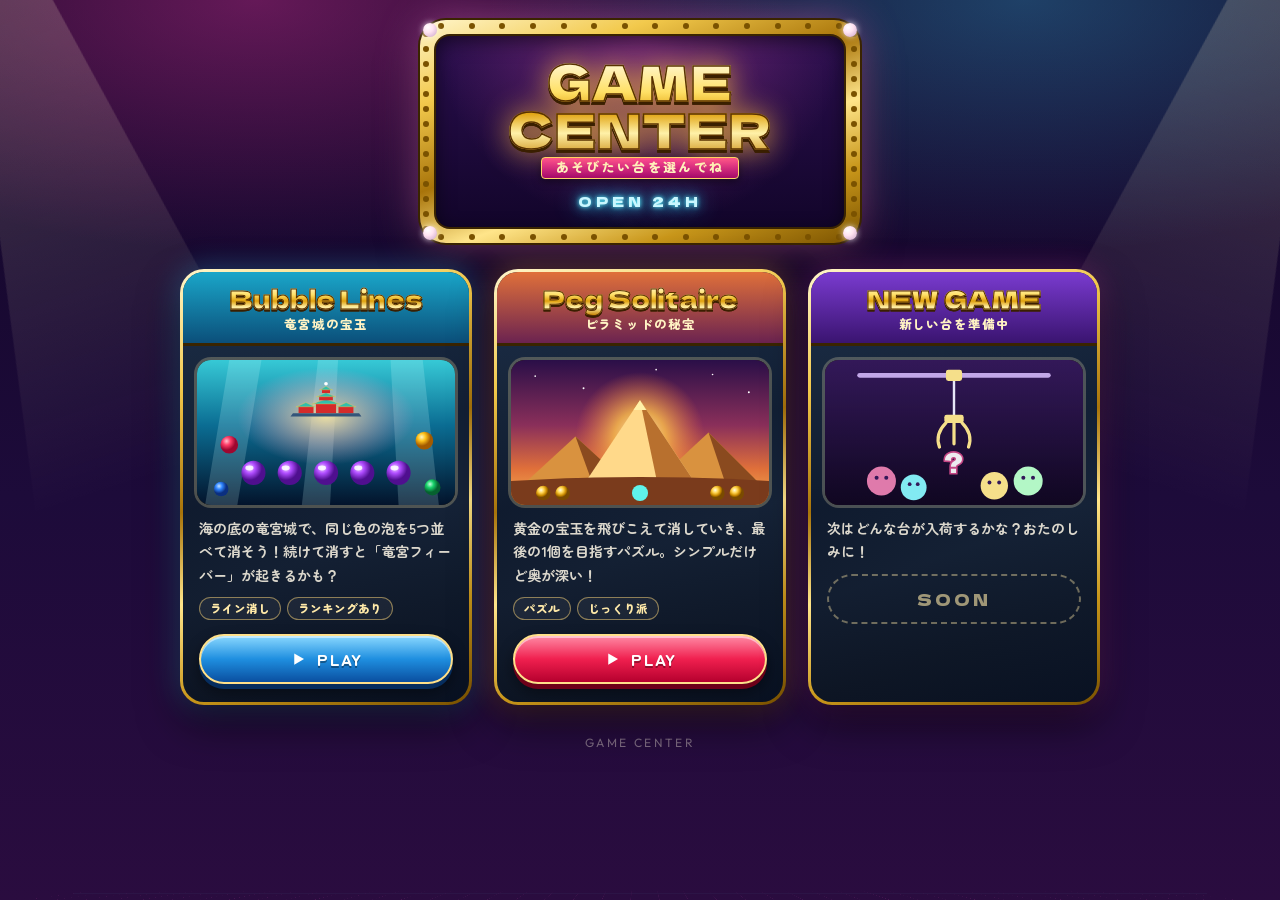
==== index.html @ 2697d88f "ゲームセンター: スマホでは筐体を2列に並べ、1画面でゲームを選べるように - スマホでは看板を1行に縮め、筐体を2列・コンパクト表示に - 説明文とタグはPCのみ、スマホは1行のキャッチコピー - " ====
<!DOCTYPE html>
<html lang="ja">
<head>
  <meta charset="UTF-8">
  <meta name="viewport" content="width=device-width, initial-scale=1.0, viewport-fit=cover">
  <meta name="theme-color" content="#120626">
  <meta name="apple-mobile-web-app-capable" content="yes">
  <meta name="apple-mobile-web-app-status-bar-style" content="black-translucent">
  <title>Game Center</title>
  <link rel="preconnect" href="https://fonts.googleapis.com">
  <link rel="preconnect" href="https://fonts.gstatic.com" crossorigin>
  <link href="https://fonts.googleapis.com/css2?family=Dela+Gothic+One&family=Outfit:wght@600;800&family=Zen+Maru+Gothic:wght@500;700;900&display=swap" rel="stylesheet">
  <link rel="stylesheet" href="arcade.css">
  <style>
    html {
      background: #120626;
    }

    body {
      min-height: 100vh;
      min-height: 100dvh;
      padding: max(20px, env(safe-area-inset-top)) 16px max(28px, env(safe-area-inset-bottom));
      display: flex;
      flex-direction: column;
      align-items: center;
    }

    /* ===== 夜のアーケードホール ===== */
    .hall {
      position: fixed;
      inset: 0;
      z-index: -1;
      overflow: hidden;
      pointer-events: none;
      background:
        radial-gradient(ellipse 60% 40% at 20% 0%, rgba(255, 60, 180, 0.35), transparent 70%),
        radial-gradient(ellipse 60% 40% at 80% 0%, rgba(60, 200, 255, 0.3), transparent 70%),
        linear-gradient(180deg, #120626 0%, #1d0b3a 55%, #2a0c3f 100%);
    }

    /* 天井のスポットライト */
    .spot {
      position: absolute;
      top: -10%;
      width: 40vw;
      max-width: 320px;
      height: 80%;
      background: linear-gradient(180deg, rgba(255, 240, 200, 0.22), transparent 80%);
      clip-path: polygon(42% 0, 58% 0, 100% 100%, 0 100%);
      will-change: opacity;
      animation: spot 6s ease-in-out infinite alternate;
    }

    .spot.s1 { left: -5%; transform: rotate(-18deg); }
    .spot.s2 { right: -5%; transform: rotate(18deg); animation-delay: -3s; }

    @keyframes spot {
      from { opacity: 0.4; }
      to { opacity: 1; }
    }

    /* ネオンの床 */
    .floor {
      position: absolute;
      left: -50%;
      right: -50%;
      bottom: -10%;
      height: 55%;
      background:
        linear-gradient(90deg, rgba(255, 80, 200, 0.5) 1px, transparent 1px) 0 0 / 60px 60px,
        linear-gradient(0deg, rgba(80, 220, 255, 0.45) 1px, transparent 1px) 0 0 / 60px 60px;
      transform: perspective(300px) rotateX(60deg);
      transform-origin: bottom center;
      -webkit-mask: linear-gradient(0deg, #000 30%, transparent 95%);
      mask: linear-gradient(0deg, #000 30%, transparent 95%);
    }

    /* ===== 電飾つき看板 ===== */
    .sign {
      position: relative;
      width: 100%;
      max-width: 440px;
      padding: 14px;
      border-radius: 26px;
      background: var(--gold-metal);
      box-shadow: 0 0 0 2px #3a2400, 0 0 40px rgba(255, 120, 220, 0.45), 0 18px 40px rgba(0, 0, 0, 0.6);
      margin-bottom: 26px;
    }

    .sign-inner {
      position: relative;
      border-radius: 16px;
      padding: 22px 12px 18px;
      background:
        radial-gradient(ellipse at 50% 0%, rgba(255, 90, 200, 0.35), transparent 70%),
        linear-gradient(180deg, #2b0f4f, #12052a);
      box-shadow: inset 0 0 0 2px #3a2400, inset 0 6px 20px rgba(0, 0, 0, 0.6);
      text-align: center;
    }

    .sign .logo-title { font-size: clamp(32px, 11vw, 48px); }

    .sign .logo-sub {
      background: linear-gradient(180deg, #ff3d9a, #a3086a);
    }

    .neon {
      margin-top: 12px;
      font-family: var(--font-display);
      font-size: 0.85rem;
      letter-spacing: 0.3em;
      color: #c9f7ff;
      text-shadow: 0 0 4px #5ff3ff, 0 0 12px #2ad1ff, 0 0 24px #2ad1ff;
      animation: flicker 4s steps(1) infinite;
    }

    @keyframes flicker {
      0%, 92%, 96%, 100% { opacity: 1; }
      94% { opacity: 0.35; }
    }

    /* ===== ゲームの筐体カード ===== */
    .cabinets {
      width: 100%;
      max-width: 920px;
      display: grid;
      grid-template-columns: repeat(auto-fit, minmax(min(100%, 280px), 1fr));
      gap: 22px;
      justify-items: center;
    }

    .cabinet {
      position: relative;
      width: 100%;
      max-width: 440px;
      display: block;
      text-decoration: none;
      color: var(--text);
      border: 3px solid transparent;
      border-radius: 24px;
      background: var(--panel) padding-box, var(--gold-metal) border-box;
      box-shadow: 0 18px 40px rgba(0, 0, 0, 0.55), 0 0 30px var(--glow);
      overflow: hidden;
      transition: transform 0.15s;
    }

    .cabinet:active { transform: scale(0.98); }

    @media (hover: hover) {
      .cabinet:hover { transform: translateY(-4px); }
    }

    .cabinet.bubble { --glow: rgba(60, 200, 255, 0.35); --top: linear-gradient(180deg, #1aa6c9, #0b4f7a); }
    .cabinet.peg { --glow: rgba(255, 160, 60, 0.35); --top: linear-gradient(180deg, #e0703a, #6b2350); }
    .cabinet.soon { --glow: rgba(255, 80, 200, 0.25); --top: linear-gradient(180deg, #7a3bd0, #3a1470); }

    /* 筐体の上の看板 */
    .cab-top {
      position: relative;
      padding: 12px 14px 10px;
      background: var(--top);
      text-align: center;
      border-bottom: 3px solid #3a2400;
    }

    .cab-title {
      font-family: var(--font-display);
      font-size: 1.6rem;
      line-height: 1.1;
      background: var(--gold-text);
      -webkit-background-clip: text;
      background-clip: text;
      color: transparent;
      -webkit-text-stroke: 1px #5a3200;
      filter: drop-shadow(0 2px 0 #3a1f00);
      padding-bottom: 0.12em;
    }

    .cab-sub {
      font-family: var(--font-jp);
      font-weight: 900;
      font-size: 0.78rem;
      letter-spacing: 0.15em;
      color: #fff3c4;
    }

    /* つづきから */
    .badge {
      position: absolute;
      top: 10px;
      right: -34px;
      width: 130px;
      padding: 3px 0;
      transform: rotate(35deg);
      font-family: var(--font-jp);
      font-weight: 900;
      font-size: 0.72rem;
      text-align: center;
      color: #4a2600;
      background: linear-gradient(180deg, #fff1a8, #f2b705);
      box-shadow: 0 2px 6px rgba(0, 0, 0, 0.4);
      display: none;
    }

    .cabinet.has-save .badge { display: block; }

    /* 画面（世界観のミニ絵） */
    .cab-screen {
      margin: 14px 14px 0;
      border-radius: 14px;
      overflow: hidden;
      aspect-ratio: 16 / 9;
      box-shadow: inset 0 0 0 2px #3a2400, 0 0 0 3px rgba(255, 233, 168, 0.25);
    }

    .cab-screen svg {
      display: block;
      width: 100%;
      height: 100%;
    }

    .cab-body {
      padding: 12px 16px 18px;
    }

    .cab-desc {
      font-family: var(--font-jp);
      font-weight: 700;
      font-size: 0.88rem;
      line-height: 1.65;
      color: rgba(255, 248, 231, 0.85);
      margin-bottom: 10px;
    }

    .tags {
      display: flex;
      gap: 6px;
      flex-wrap: wrap;
      margin-bottom: 14px;
    }

    .tag {
      padding: 2px 10px 3px;
      border-radius: 999px;
      font-family: var(--font-jp);
      font-weight: 900;
      font-size: 0.72rem;
      color: var(--gold-light);
      border: 1px solid rgba(255, 215, 120, 0.5);
      background: rgba(255, 255, 255, 0.05);
    }

    .cab-play {
      display: flex;
      align-items: center;
      justify-content: center;
      gap: 10px;
      width: 100%;
    }

    .cab-play svg { width: 18px; height: 18px; }

    .soon .cab-screen { filter: saturate(0.7); }

    .soon-label {
      display: block;
      height: 50px;
      line-height: 46px;
      text-align: center;
      border-radius: 999px;
      border: 2px dashed rgba(255, 233, 168, 0.4);
      font-family: var(--font-display);
      letter-spacing: 0.2em;
      color: rgba(255, 233, 168, 0.6);
    }

    .footer {
      margin-top: 30px;
      font-size: 0.75rem;
      letter-spacing: 0.2em;
      color: rgba(255, 248, 231, 0.4);
    }

    .cab-catch { display: none; }

    /* ===== スマホ：筐体を2列にして、1画面でゲームを見比べられるように ===== */
    @media (max-width: 699px) {
      body { padding-top: max(12px, env(safe-area-inset-top)); }

      .sign {
        padding: 9px;
        border-radius: 20px;
        margin-bottom: 14px;
      }

      .sign-inner {
        padding: 12px 8px 10px;
        border-radius: 12px;
      }

      .sign .logo-title { font-size: clamp(24px, 8vw, 36px); }
      .sign .logo-sub { font-size: 0.72rem; margin-top: 4px; }
      .neon { display: none; }

      .cabinets {
        grid-template-columns: repeat(2, 1fr);
        gap: 12px;
      }

      .cabinet { border-radius: 18px; border-width: 2px; }

      .cab-top { padding: 8px 6px 6px; border-bottom-width: 2px; }

      .cab-title {
        font-size: clamp(17px, 5.4vw, 24px);
        line-height: 1;
        /* 2行で表示して、どの台も同じ高さにそろえる */
        min-height: 2.14em;
        display: flex;
        align-items: center;
        justify-content: center;
      }

      .cab-sub { font-size: 0.66rem; letter-spacing: 0.08em; }

      .badge {
        top: 6px;
        right: -40px;
        width: 120px;
        font-size: 0.6rem;
      }

      .cab-screen {
        margin: 8px 8px 0;
        border-radius: 10px;
        aspect-ratio: 4 / 3;
      }

      .cab-body { padding: 8px 8px 12px; }
      .cab-desc, .tags { display: none; }

      .cab-catch {
        display: block;
        font-family: var(--font-jp);
        font-weight: 900;
        font-size: 0.74rem;
        line-height: 1.4;
        text-align: center;
        color: rgba(255, 248, 231, 0.85);
        margin-bottom: 8px;
        white-space: nowrap;
        overflow: hidden;
        text-overflow: ellipsis;
      }

      .cab-play {
        height: 40px;
        font-size: 0.9rem;
        gap: 6px;
      }

      .cab-play svg { width: 14px; height: 14px; }

      .soon-label {
        height: 40px;
        line-height: 36px;
        font-size: 0.85rem;
      }

      .footer { margin-top: 20px; }
    }

    @media (prefers-reduced-motion: reduce) {
      .spot, .neon { animation: none; }
    }
  </style>
</head>
<body>
  <div class="hall" aria-hidden="true">
    <div class="spot s1"></div>
    <div class="spot s2"></div>
    <div class="floor"></div>
  </div>

  <header class="sign">
    <div class="lights" id="signLights"></div>
    <span class="corner-pearl"></span>
    <span class="corner-pearl"></span>
    <span class="corner-pearl"></span>
    <span class="corner-pearl"></span>
    <div class="sign-inner">
      <div class="logo">
        <div class="logo-title">GAME CENTER</div>
        <div class="logo-sub">あそびたい台を選んでね</div>
      </div>
      <div class="neon">OPEN 24H</div>
    </div>
  </header>

  <main class="cabinets">
    <a href="bubble-lines.html" class="cabinet bubble" data-save="bubbleLinesSave">
      <div class="cab-top">
        <div class="cab-title">Bubble Lines</div>
        <div class="cab-sub">竜宮城の宝玉</div>
        <span class="badge">つづきから</span>
      </div>
      <div class="cab-screen">
        <svg viewBox="0 0 320 180" preserveAspectRatio="xMidYMid slice" aria-hidden="true">
          <defs>
            <linearGradient id="seaBg" x1="0" y1="0" x2="0" y2="1">
              <stop offset="0" stop-color="#36c9d6"/>
              <stop offset="0.45" stop-color="#0b6d93"/>
              <stop offset="1" stop-color="#03132b"/>
            </linearGradient>
            <radialGradient id="bRed" cx="0.35" cy="0.3"><stop offset="0" stop-color="#ffc2cf"/><stop offset="0.45" stop-color="#ff3d68"/><stop offset="1" stop-color="#9e0730"/></radialGradient>
            <radialGradient id="bBlue" cx="0.35" cy="0.3"><stop offset="0" stop-color="#c4e3ff"/><stop offset="0.45" stop-color="#2f86ff"/><stop offset="1" stop-color="#0b2f80"/></radialGradient>
            <radialGradient id="bGreen" cx="0.35" cy="0.3"><stop offset="0" stop-color="#c6ffe0"/><stop offset="0.45" stop-color="#19d36b"/><stop offset="1" stop-color="#06612f"/></radialGradient>
            <radialGradient id="bYellow" cx="0.35" cy="0.3"><stop offset="0" stop-color="#fff6c2"/><stop offset="0.45" stop-color="#ffc21a"/><stop offset="1" stop-color="#a35a00"/></radialGradient>
            <radialGradient id="bPurple" cx="0.35" cy="0.3"><stop offset="0" stop-color="#f0d4ff"/><stop offset="0.45" stop-color="#b04dff"/><stop offset="1" stop-color="#4f0f8f"/></radialGradient>
            <radialGradient id="pGlowS"><stop offset="0" stop-color="#ffe7a0" stop-opacity="0.9"/><stop offset="1" stop-color="#ff9ec8" stop-opacity="0"/></radialGradient>
          </defs>
          <rect width="320" height="180" fill="url(#seaBg)"/>
          <g fill="rgba(210,255,255,0.18)">
            <path d="M40 0 L80 0 L50 180 L10 180 Z"/><path d="M150 0 L175 0 L165 180 L130 180 Z"/><path d="M240 0 L280 0 L300 180 L250 180 Z"/>
          </g>
          <ellipse cx="160" cy="70" rx="110" ry="60" fill="url(#pGlowS)"/>
          <!-- 竜宮城 -->
          <g transform="translate(110 22) scale(0.25)">
            <rect x="64" y="142" width="74" height="34" fill="#d42b2b"/>
            <rect x="262" y="142" width="74" height="34" fill="#d42b2b"/>
            <path d="M52 144 Q64 142 72 136 L100 123 L128 136 Q136 142 148 144 Z" fill="#2fbfae" stroke="#f5c542" stroke-width="2"/>
            <path d="M252 144 Q264 142 272 136 L300 123 L328 136 Q336 142 348 144 Z" fill="#2fbfae" stroke="#f5c542" stroke-width="2"/>
            <rect x="150" y="126" width="100" height="50" fill="#d42b2b"/>
            <path d="M132 130 Q148 128 158 120 L200 107 L242 120 Q252 128 268 130 Z" fill="#2fbfae" stroke="#f5c542" stroke-width="2"/>
            <rect x="166" y="90" width="68" height="22" fill="#d42b2b"/>
            <path d="M152 94 Q166 92 174 86 L200 74 L226 86 Q234 92 248 94 Z" fill="#2fbfae" stroke="#f5c542" stroke-width="2"/>
            <rect x="180" y="58" width="40" height="18" fill="#d42b2b"/>
            <path d="M168 60 Q178 58 184 52 L200 42 L216 52 Q222 58 232 60 Z" fill="#2fbfae" stroke="#f5c542" stroke-width="2"/>
            <circle cx="200" cy="30" r="9" fill="#fff"/>
            <path d="M36 176 L364 176 L376 192 L24 192 Z" fill="#33557a"/>
          </g>
          <!-- 5つ並んで消える泡 -->
          <g>
            <circle cx="70" cy="140" r="15" fill="url(#bPurple)"/>
            <circle cx="115" cy="140" r="15" fill="url(#bPurple)"/>
            <circle cx="160" cy="140" r="15" fill="url(#bPurple)"/>
            <circle cx="205" cy="140" r="15" fill="url(#bPurple)"/>
            <circle cx="250" cy="140" r="15" fill="url(#bPurple)"/>
            <circle cx="40" cy="105" r="11" fill="url(#bRed)"/>
            <circle cx="282" cy="100" r="11" fill="url(#bYellow)"/>
            <circle cx="30" cy="160" r="9" fill="url(#bBlue)"/>
            <circle cx="292" cy="158" r="10" fill="url(#bGreen)"/>
          </g>
          <g fill="rgba(255,255,255,0.85)">
            <ellipse cx="65" cy="134" rx="5" ry="3"/><ellipse cx="110" cy="134" rx="5" ry="3"/><ellipse cx="155" cy="134" rx="5" ry="3"/><ellipse cx="200" cy="134" rx="5" ry="3"/><ellipse cx="245" cy="134" rx="5" ry="3"/>
          </g>
        </svg>
      </div>
      <div class="cab-body">
        <p class="cab-catch">泡を5つ並べて消そう</p>
        <p class="cab-desc">海の底の竜宮城で、同じ色の泡を5つ並べて消そう！続けて消すと「竜宮フィーバー」が起きるかも？</p>
        <div class="tags"><span class="tag">ライン消し</span><span class="tag">ランキングあり</span></div>
        <span class="slot-btn blue cab-play">
          <svg viewBox="0 0 24 24" fill="currentColor"><path d="M7 4.5v15l13-7.5z"/></svg>
          PLAY
        </span>
      </div>
    </a>

    <a href="peg-solitaire.html" class="cabinet peg" data-save="pegSolitaireSave">
      <div class="cab-top">
        <div class="cab-title">Peg Solitaire</div>
        <div class="cab-sub">ピラミッドの秘宝</div>
        <span class="badge">つづきから</span>
      </div>
      <div class="cab-screen">
        <svg viewBox="0 0 320 180" preserveAspectRatio="xMidYMid slice" aria-hidden="true">
          <defs>
            <linearGradient id="duskBg" x1="0" y1="0" x2="0" y2="1">
              <stop offset="0" stop-color="#2a0f48"/>
              <stop offset="0.45" stop-color="#8a2f5a"/>
              <stop offset="0.75" stop-color="#e0703a"/>
              <stop offset="1" stop-color="#f6b453"/>
            </linearGradient>
            <radialGradient id="sunS"><stop offset="0" stop-color="#fff3c4"/><stop offset="0.4" stop-color="#ffc24a" stop-opacity="0.8"/><stop offset="1" stop-color="#ff7a3a" stop-opacity="0"/></radialGradient>
            <radialGradient id="gold" cx="0.35" cy="0.3"><stop offset="0" stop-color="#fffbe0"/><stop offset="0.4" stop-color="#ffd34d"/><stop offset="0.75" stop-color="#c98a00"/><stop offset="1" stop-color="#7a4a00"/></radialGradient>
          </defs>
          <rect width="320" height="180" fill="url(#duskBg)"/>
          <g fill="#fff"><circle cx="30" cy="20" r="1"/><circle cx="90" cy="35" r="1.2"/><circle cx="250" cy="18" r="1"/><circle cx="295" cy="40" r="1.2"/><circle cx="180" cy="12" r="1"/></g>
          <circle cx="160" cy="95" r="80" fill="url(#sunS)"/>
          <path d="M20 150 L80 95 L140 150 Z" fill="#d9923f"/><path d="M80 95 L140 150 L100 150 Z" fill="#8a4a1f"/>
          <path d="M180 150 L245 90 L305 150 Z" fill="#d9923f"/><path d="M245 90 L305 150 L265 150 Z" fill="#8a4a1f"/>
          <path d="M90 155 L160 50 L230 155 Z" fill="#ffd98a"/><path d="M160 50 L230 155 L182 155 Z" fill="#b8702e"/>
          <path d="M152 62 L160 50 L168 62 Z" fill="#fff1a8"/>
          <path d="M0 150 Q160 140 320 150 L320 180 L0 180 Z" fill="#7a3b1c"/>
          <!-- 宝玉 -->
          <g>
            <circle cx="40" cy="165" r="9" fill="url(#gold)"/><circle cx="64" cy="165" r="9" fill="url(#gold)"/>
            <circle cx="256" cy="165" r="9" fill="url(#gold)"/><circle cx="280" cy="165" r="9" fill="url(#gold)"/>
            <circle cx="160" cy="165" r="10" fill="#5ff3ea"/>
          </g>
        </svg>
      </div>
      <div class="cab-body">
        <p class="cab-catch">飛びこえて最後の1個へ</p>
        <p class="cab-desc">黄金の宝玉を飛びこえて消していき、最後の1個を目指すパズル。シンプルだけど奥が深い！</p>
        <div class="tags"><span class="tag">パズル</span><span class="tag">じっくり派</span></div>
        <span class="slot-btn red cab-play">
          <svg viewBox="0 0 24 24" fill="currentColor"><path d="M7 4.5v15l13-7.5z"/></svg>
          PLAY
        </span>
      </div>
    </a>

    <div class="cabinet soon" aria-label="準備中の新しいゲーム">
      <div class="cab-top">
        <div class="cab-title">NEW GAME</div>
        <div class="cab-sub">新しい台を準備中</div>
      </div>
      <div class="cab-screen">
        <svg viewBox="0 0 320 180" preserveAspectRatio="xMidYMid slice" aria-hidden="true">
          <defs>
            <linearGradient id="craneBg" x1="0" y1="0" x2="0" y2="1">
              <stop offset="0" stop-color="#3a1470"/>
              <stop offset="1" stop-color="#12052a"/>
            </linearGradient>
          </defs>
          <rect width="320" height="180" fill="url(#craneBg)"/>
          <!-- クレーン -->
          <rect x="40" y="16" width="240" height="6" rx="3" fill="#c9a3ff"/>
          <rect x="150" y="12" width="20" height="14" rx="3" fill="#ffe066"/>
          <path d="M160 26 L160 70" stroke="#e6e6ff" stroke-width="3"/>
          <rect x="148" y="68" width="24" height="10" rx="3" fill="#ffe066"/>
          <path d="M150 78 Q136 92 142 108 M170 78 Q184 92 178 108 M160 78 L160 104" stroke="#ffe066" stroke-width="4" fill="none" stroke-linecap="round"/>
          <!-- 景品 -->
          <g>
            <circle cx="70" cy="150" r="18" fill="#ff6fb5"/><circle cx="64" cy="146" r="2.5" fill="#3a1470"/><circle cx="76" cy="146" r="2.5" fill="#3a1470"/>
            <circle cx="110" cy="158" r="16" fill="#5ff3ff"/><circle cx="105" cy="154" r="2.3" fill="#3a1470"/><circle cx="115" cy="154" r="2.3" fill="#3a1470"/>
            <circle cx="210" cy="156" r="17" fill="#ffe066"/><circle cx="204" cy="152" r="2.4" fill="#3a1470"/><circle cx="216" cy="152" r="2.4" fill="#3a1470"/>
            <circle cx="252" cy="150" r="18" fill="#9dffb8"/><circle cx="246" cy="146" r="2.5" fill="#3a1470"/><circle cx="258" cy="146" r="2.5" fill="#3a1470"/>
          </g>
          <text x="160" y="140" text-anchor="middle" font-family="Dela Gothic One, sans-serif" font-size="30" fill="#fff" opacity="0.92" style="paint-order: stroke" stroke="#ff3d9a" stroke-width="4">?</text>
        </svg>
      </div>
      <div class="cab-body">
        <p class="cab-catch">おたのしみに！</p>
        <p class="cab-desc">次はどんな台が入荷するかな？おたのしみに！</p>
        <span class="soon-label">SOON</span>
      </div>
    </div>
  </main>

  <p class="footer">GAME CENTER</p>

  <script src="arcade.js"></script>
  <script>
    Arcade.buildLights(document.getElementById('signLights'), 14);

    // 途中のセーブがあるゲームに「つづきから」を出す
    document.querySelectorAll('.cabinet[data-save]').forEach((el) => {
      try {
        if (localStorage.getItem(el.dataset.save)) el.classList.add('has-save');
      } catch (e) {}
    });
  </script>
</body>
</html>
---- arcade.css ----
/*
 * ゲームセンター共通デザイン
 * 金の枠・電飾・立体ボタン・金ロゴ・中央モーダルなど、全画面で使う部品。
 * 各ゲームの世界観（背景や盤面の中身）は各ページ側に書く。
 *
 * 文字の使い分け:
 *   --font-display（Dela Gothic One）… 大きい見出し・英字・カタカナ向け。小さい漢字は潰れるので使わない
 *   --font-jp（Zen Maru Gothic 900）… 漢字を含む小さめの見出し・ボタン
 */

:root {
  --text: #fff8e7;
  --text-dim: rgba(255, 248, 231, 0.65);
  --gold-light: #ffe9a8;
  --gold: #f5c542;
  --gold-dark: #6b4500;
  --gold-metal: linear-gradient(160deg, #fff6cc 0%, #f2c94c 22%, #a8740a 45%, #ffe58a 62%, #c8961a 80%, #7a5200 100%);
  --gold-text: linear-gradient(180deg, #fffbe6 0%, #ffe066 35%, #e0a10e 55%, #fff1a8 75%, #c8860a 100%);
  --panel: linear-gradient(180deg, rgba(8, 30, 66, 0.92), rgba(3, 14, 36, 0.95));
  --danger: #ff3b5c;
  --gutter: 10px;
  --font-display: 'Dela Gothic One', sans-serif;
  --font-jp: 'Zen Maru Gothic', 'Hiragino Maru Gothic ProN', sans-serif;
}

* {
  margin: 0;
  padding: 0;
  box-sizing: border-box;
  -webkit-tap-highlight-color: transparent;
}

body {
  font-family: 'Outfit', var(--font-jp);
  color: var(--text);
  touch-action: manipulation;
  user-select: none;
  -webkit-user-select: none;
}

/* ===== 金ロゴ ===== */
.logo {
  position: relative;
  text-align: center;
  line-height: 1;
}

.logo-title {
  font-family: var(--font-display);
  font-size: clamp(30px, 10vw, 44px);
  letter-spacing: 0.02em;
  background: var(--gold-text);
  -webkit-background-clip: text;
  background-clip: text;
  color: transparent;
  -webkit-text-stroke: 1.5px #5a3200;
  filter: drop-shadow(0 3px 0 #3a1f00) drop-shadow(0 0 14px rgba(255, 190, 60, 0.7));
  /* g や p の下にはみ出す部分にも金色を塗る */
  padding-bottom: 0.14em;
  margin-bottom: -0.14em;
}

.logo-sub {
  display: inline-block;
  margin-top: 5px;
  padding: 3px 14px 4px;
  font-family: var(--font-jp);
  font-weight: 900;
  font-size: 0.8rem;
  letter-spacing: 0.18em;
  color: #fff3c4;
  background: linear-gradient(180deg, #e8243c, #9b0b22);
  border: 1px solid #ffd76b;
  border-radius: 4px;
  box-shadow: 0 2px 8px rgba(0, 0, 0, 0.5);
}

/* ===== 丸いアイコンボタン ===== */
.icon-btn {
  position: absolute;
  top: 0;
  width: 42px;
  height: 42px;
  border-radius: 50%;
  border: 2px solid rgba(255, 215, 120, 0.8);
  background: rgba(3, 20, 48, 0.75);
  color: var(--gold-light);
  display: grid;
  place-items: center;
  cursor: pointer;
  box-shadow: 0 0 12px rgba(255, 200, 80, 0.3);
  z-index: 2;
}

.icon-btn:active { transform: scale(0.9); }
.icon-btn svg { width: 20px; height: 20px; }

.label {
  font-size: 0.62rem;
  font-weight: 800;
  letter-spacing: 0.16em;
  color: var(--gold);
}

/* ===== 金枠＋電飾（盤面） ===== */
.frame {
  position: relative;
  flex-shrink: 0;
  width: var(--frame);
  height: var(--frame);
  padding: 12px;
  border-radius: 24px;
  background: var(--gold-metal);
  box-shadow:
    0 0 0 2px #3a2400,
    0 0 28px rgba(255, 190, 60, 0.45),
    0 18px 40px rgba(0, 0, 0, 0.6);
  transition: box-shadow 0.4s;
}

.lights {
  position: absolute;
  inset: 0;
  pointer-events: none;
}

/* 電飾は「光った状態」を重ねて明るさだけ切り替える（影の描き直しをしないので軽い） */
.led {
  position: absolute;
  width: 6px;
  height: 6px;
  border-radius: 50%;
  transform: translate(-50%, -50%);
  background: #7a5200;
}

.led::after {
  content: '';
  position: absolute;
  inset: 0;
  border-radius: 50%;
  background: #fff;
  box-shadow: 0 0 4px 1px var(--led), 0 0 10px 3px var(--led);
  opacity: 0;
  will-change: opacity;
  animation: chase 1.6s linear infinite;
  animation-delay: var(--d);
}

@keyframes chase {
  0%, 35% { opacity: 1; }
  36%, 100% { opacity: 0; }
}

.frame.fever {
  box-shadow:
    0 0 0 2px #3a2400,
    0 0 50px rgba(255, 110, 200, 0.9),
    0 0 90px rgba(255, 220, 80, 0.6);
}

.frame.fever .led::after { animation-duration: 0.35s; }

.frame.danger {
  box-shadow:
    0 0 0 2px #3a0000,
    0 0 30px rgba(255, 40, 70, 0.7),
    0 18px 40px rgba(0, 0, 0, 0.6);
}

.frame.danger .led { background: #5a0010; }

.frame.danger .led::after {
  --led: #ff2a4a;
  background: #ff8a9b;
  animation: dangerBlink 0.7s steps(2) infinite;
}

@keyframes dangerBlink {
  0% { opacity: 1; }
  100% { opacity: 0; }
}

.corner-pearl {
  position: absolute;
  width: 14px;
  height: 14px;
  border-radius: 50%;
  background: radial-gradient(circle at 35% 30%, #fff 0%, #ffe3f1 40%, #c9a3c9 100%);
  box-shadow: 0 0 6px rgba(255, 255, 255, 0.8);
}

.corner-pearl:nth-of-type(1) { top: 3px; left: 3px; }
.corner-pearl:nth-of-type(2) { top: 3px; right: 3px; }
.corner-pearl:nth-of-type(3) { bottom: 3px; left: 3px; }
.corner-pearl:nth-of-type(4) { bottom: 3px; right: 3px; }

/* 枠の上中央の飾り */
.crest {
  position: absolute;
  top: -17px;
  left: 50%;
  width: 52px;
  transform: translateX(-50%);
  filter: drop-shadow(0 2px 3px rgba(0, 0, 0, 0.5));
  pointer-events: none;
  z-index: 3;
}

/* ===== 演出（カットイン・フラッシュ・降ってくる玉） ===== */
.score-pop {
  position: fixed;
  z-index: 1003;
  pointer-events: none;
  font-family: var(--font-display);
  font-size: 1.5rem;
  color: #fff3c4;
  -webkit-text-stroke: 1px #6b3a00;
  text-shadow: 0 0 12px rgba(255, 200, 60, 0.9);
  transform: translate(-50%, -50%);
  animation: scorePop 1s ease-out forwards;
}

@keyframes scorePop {
  0% { opacity: 0; transform: translate(-50%, -30%) scale(0.5); }
  20% { opacity: 1; transform: translate(-50%, -50%) scale(1.2); }
  100% { opacity: 0; transform: translate(-50%, -170%) scale(1); }
}

.fx-banner {
  position: fixed;
  z-index: 1002;
  pointer-events: none;
  transform: translate(-50%, -50%);
  display: flex;
  flex-direction: column;
  align-items: center;
}

.burst {
  position: absolute;
  top: 50%;
  left: 50%;
  width: 340px;
  height: 340px;
  margin: -170px 0 0 -170px;
  border-radius: 50%;
  background: repeating-conic-gradient(rgba(255, 230, 130, 0.55) 0deg 8deg, transparent 8deg 20deg);
  -webkit-mask: radial-gradient(circle, #000 15%, transparent 68%);
  mask: radial-gradient(circle, #000 15%, transparent 68%);
  animation: burst 1.2s ease-out forwards;
}

@keyframes burst {
  0% { transform: scale(0.2) rotate(0deg); opacity: 0; }
  20% { opacity: 1; }
  100% { transform: scale(1.3) rotate(60deg); opacity: 0; }
}

.fx-text {
  position: relative;
  font-family: var(--font-display);
  font-size: 3rem;
  white-space: nowrap;
  background: linear-gradient(180deg, #fffbe6 0%, #ffe066 40%, #e0a10e 60%, #fff1a8 100%);
  -webkit-background-clip: text;
  background-clip: text;
  color: transparent;
  -webkit-text-stroke: 2px #5a2a00;
  filter: drop-shadow(0 4px 0 #3a1500) drop-shadow(0 0 16px rgba(255, 180, 40, 0.9));
  animation: cutIn 1.2s cubic-bezier(.2,1.4,.4,1) forwards;
}

.fx-sub {
  position: relative;
  margin-top: 6px;
  padding: 2px 14px 3px;
  font-family: var(--font-jp);
  font-weight: 900;
  font-size: 1.15rem;
  color: #fff;
  background: linear-gradient(180deg, #ff4d7a, #c0063a);
  border: 2px solid #ffe066;
  border-radius: 6px;
  animation: cutIn 1.2s cubic-bezier(.2,1.4,.4,1) 0.08s backwards, fadeOut 1.2s forwards;
}

@keyframes cutIn {
  0% { transform: scale(2.6); opacity: 0; }
  18% { transform: scale(1); opacity: 1; }
  75% { transform: scale(1); opacity: 1; }
  100% { transform: scale(1.1); opacity: 0; }
}

@keyframes fadeOut {
  75% { opacity: 1; }
  100% { opacity: 0; }
}

.fx-banner.fever .fx-text {
  font-size: 2.3rem;
  background: linear-gradient(90deg, #ff6fb5, #ffe066, #5ff3ff, #b47bff, #ff6fb5);
  background-size: 200% 100%;
  -webkit-background-clip: text;
  background-clip: text;
  animation: cutIn 2s cubic-bezier(.2,1.4,.4,1) forwards, rainbow 0.6s linear infinite;
}

.fx-banner.fever .burst {
  width: 520px;
  height: 520px;
  margin: -260px 0 0 -260px;
  background: repeating-conic-gradient(rgba(255, 120, 200, 0.6) 0deg 6deg, rgba(255, 240, 140, 0.6) 6deg 12deg, transparent 12deg 20deg);
  animation-duration: 2s;
}

@keyframes rainbow {
  to { background-position: 200% 0; }
}

.flash {
  position: fixed;
  inset: 0;
  z-index: 1001;
  pointer-events: none;
  background: radial-gradient(circle, rgba(255, 255, 255, 0.9), rgba(255, 200, 240, 0.4) 60%, transparent);
  animation: flash 0.6s ease-out forwards;
}

@keyframes flash {
  from { opacity: 1; }
  to { opacity: 0; }
}

.pearl {
  position: fixed;
  top: -20px;
  z-index: 1001;
  pointer-events: none;
  border-radius: 50%;
  background: radial-gradient(circle at 35% 30%, #fff 0%, #ffe9f4 40%, #d6a8d0 100%);
  box-shadow: 0 0 8px rgba(255, 255, 255, 0.9);
  animation: pearlFall linear forwards;
}

.pearl.gold {
  background: radial-gradient(circle at 35% 30%, #fffbe0 0%, #ffd34d 45%, #a86a00 100%);
  box-shadow: 0 0 8px rgba(255, 200, 60, 0.9);
}

@keyframes pearlFall {
  to { transform: translateY(110vh) rotate(360deg); }
}

/* ===== ボタン ===== */
button {
  font-family: inherit;
  cursor: pointer;
}

/* スロット台風の立体ボタン */
.slot-btn {
  height: 50px;
  border-radius: 999px;
  border: 2px solid #ffe08a;
  font-family: var(--font-jp);
  font-weight: 900;
  font-size: 1.05rem;
  letter-spacing: 0.08em;
  color: #fff;
  text-shadow: 0 2px 0 rgba(0, 0, 0, 0.35);
  transition: transform 0.06s, box-shadow 0.06s;
}

.slot-btn.red {
  background: linear-gradient(180deg, #ff8aa5 0%, #f0204f 50%, #b5002e 100%);
  box-shadow: 0 5px 0 #6e0019, 0 8px 16px rgba(0, 0, 0, 0.45), inset 0 2px 0 rgba(255, 255, 255, 0.5);
}

.slot-btn.blue {
  background: linear-gradient(180deg, #8ad8ff 0%, #1f8fe0 50%, #0a4fa0 100%);
  box-shadow: 0 5px 0 #062d5e, 0 8px 16px rgba(0, 0, 0, 0.45), inset 0 2px 0 rgba(255, 255, 255, 0.5);
}

.slot-btn.green {
  background: linear-gradient(180deg, #9dffb8 0%, #1fbf5a 50%, #0a7a34 100%);
  box-shadow: 0 5px 0 #054a1f, 0 8px 16px rgba(0, 0, 0, 0.45), inset 0 2px 0 rgba(255, 255, 255, 0.5);
}

.slot-btn:active {
  transform: translateY(4px);
  box-shadow: 0 1px 0 rgba(0, 0, 0, 0.5), inset 0 2px 0 rgba(255, 255, 255, 0.4);
}

.slot-btn:disabled {
  filter: grayscale(0.8) brightness(0.7);
  cursor: not-allowed;
}

.primary-btn {
  display: block;
  width: 100%;
  height: 52px;
  border: 2px solid #ffe08a;
  border-radius: 999px;
  background: linear-gradient(180deg, #ffe58a 0%, #f2b705 50%, #c07800 100%);
  color: #4a2600;
  font-family: var(--font-jp);
  font-weight: 900;
  font-size: 1.1rem;
  box-shadow: 0 5px 0 #6b3a00, 0 8px 16px rgba(0, 0, 0, 0.4), inset 0 2px 0 rgba(255, 255, 255, 0.6);
}

.primary-btn:active {
  transform: translateY(4px);
  box-shadow: 0 1px 0 #6b3a00;
}

.cancel-btn {
  height: 48px;
  border-radius: 999px;
  border: 2px solid rgba(255, 233, 168, 0.5);
  background: rgba(255, 255, 255, 0.06);
  color: var(--text);
  font-family: var(--font-jp);
  font-weight: 900;
  font-size: 1rem;
}

.cancel-btn:active { transform: scale(0.97); }

/* ===== モーダル（すべて画面中央のカード） ===== */
.modal-overlay {
  position: fixed;
  inset: 0;
  background: rgba(2, 10, 26, 0.65);
  backdrop-filter: blur(4px);
  -webkit-backdrop-filter: blur(4px);
  display: none;
  justify-content: center;
  align-items: center;
  padding: 16px;
  z-index: 200;
}

.modal-overlay.show {
  display: flex;
  animation: fadeIn 0.25s ease;
}

@keyframes fadeIn {
  from { opacity: 0; }
  to { opacity: 1; }
}

.modal,
.confirm,
.message {
  color: var(--text);
  border: 2px solid transparent;
  border-radius: 24px;
  background: var(--panel) padding-box, var(--gold-metal) border-box;
  box-shadow: 0 20px 50px rgba(0, 0, 0, 0.6), 0 0 30px rgba(255, 190, 60, 0.25);
}

@keyframes confirmIn {
  from { transform: scale(0.85); opacity: 0; }
  to { transform: scale(1); opacity: 1; }
}

.modal {
  width: 100%;
  max-width: 380px;
  max-height: 85vh;
  max-height: 85dvh;
  display: flex;
  flex-direction: column;
  padding: 24px 20px 20px;
  animation: confirmIn 0.3s cubic-bezier(.2,.9,.3,1.3);
}

.modal h2,
.confirm h2 {
  font-family: var(--font-jp);
  font-weight: 900;
  font-size: 1.4rem;
  text-align: center;
  color: var(--gold-light);
  margin-bottom: 16px;
}

/* 中身だけスクロールさせ、閉じるボタンは常に見せる */
.modal-body {
  min-height: 0;
  overflow-y: auto;
  margin-bottom: 20px;
}

.modal .primary-btn { flex-shrink: 0; }

.rules {
  list-style: none;
  display: grid;
  gap: 10px;
}

.rules li {
  display: flex;
  gap: 12px;
  align-items: flex-start;
  font-family: var(--font-jp);
  font-weight: 700;
  font-size: 0.92rem;
  line-height: 1.6;
}

.rules li .num {
  flex-shrink: 0;
  width: 24px;
  height: 24px;
  border-radius: 50%;
  background: radial-gradient(circle at 35% 30%, #fff 0%, #ffe9f4 40%, #d6a8d0 100%);
  color: #5a2a50;
  display: grid;
  place-items: center;
  font-family: 'Outfit', sans-serif;
  font-size: 0.75rem;
  font-weight: 800;
  margin-top: 1px;
}

@media (max-height: 620px) {
  .modal { padding: 18px 16px 16px; }
  .modal h2 { margin-bottom: 10px; }
  .modal-body { margin-bottom: 14px; }
  .rules { gap: 6px; }
  .rules li { font-size: 0.84rem; line-height: 1.5; }
}

/* 確認ダイアログ */
.confirm {
  width: 100%;
  max-width: 340px;
  padding: 26px 20px 20px;
  text-align: center;
  animation: confirmIn 0.3s cubic-bezier(.2,.9,.3,1.3);
}

.confirm h2 { margin-bottom: 10px; }

.confirm p {
  font-family: var(--font-jp);
  font-weight: 700;
  font-size: 0.9rem;
  line-height: 1.6;
  color: var(--text-dim);
  margin-bottom: 22px;
}

.confirm-actions {
  display: grid;
  grid-template-columns: 1fr 1fr;
  gap: 10px;
}

.confirm-actions.single { grid-template-columns: 1fr; }
.confirm-actions.single .cancel-btn { display: none; }
.confirm-actions .slot-btn { height: 48px; font-size: 1rem; }

/* ===== 結果カード（ゲームオーバー・クリア） ===== */
.message {
  position: fixed;
  top: 50%;
  left: 50%;
  transform: translate(-50%, -50%);
  width: calc(100% - 32px);
  max-width: 360px;
  padding: 28px 20px 22px;
  text-align: center;
  display: none;
  z-index: 100;
}

.message.show {
  display: block;
  animation: popIn 0.45s cubic-bezier(.2,.9,.3,1.3);
  box-shadow: 0 0 0 100vmax rgba(2, 10, 26, 0.7), 0 0 40px rgba(255, 190, 60, 0.35);
}

@keyframes popIn {
  from { transform: translate(-50%, -50%) scale(0.6); opacity: 0; }
  to { transform: translate(-50%, -50%) scale(1); opacity: 1; }
}

.message h2 {
  font-family: var(--font-display);
  font-weight: 400;
  font-size: 1.7rem;
  color: #ffd1dc;
  -webkit-text-stroke: 1px #6e0019;
  text-shadow: 0 3px 0 #6e0019, 0 0 14px rgba(255, 80, 120, 0.6);
}

/* クリア時は金色の見出し */
.message.win h2 {
  font-size: 2rem;
  background: var(--gold-text);
  -webkit-background-clip: text;
  background-clip: text;
  color: transparent;
  -webkit-text-stroke: 1.5px #5a2a00;
  text-shadow: none;
  filter: drop-shadow(0 3px 0 #3a1500) drop-shadow(0 0 14px rgba(255, 180, 40, 0.8));
}

.message-sub {
  font-family: var(--font-jp);
  font-weight: 700;
  font-size: 0.85rem;
  color: var(--text-dim);
  margin: 6px 0 14px;
}

.final-score {
  font-family: var(--font-display);
  font-size: 3.6rem;
  line-height: 1;
  margin-bottom: 20px;
  background: linear-gradient(180deg, #fffbe6 0%, #ffe066 40%, #e0a10e 60%, #fff1a8 100%);
  -webkit-background-clip: text;
  background-clip: text;
  color: transparent;
  -webkit-text-stroke: 1.5px #5a2a00;
  filter: drop-shadow(0 0 14px rgba(255, 180, 40, 0.7));
}
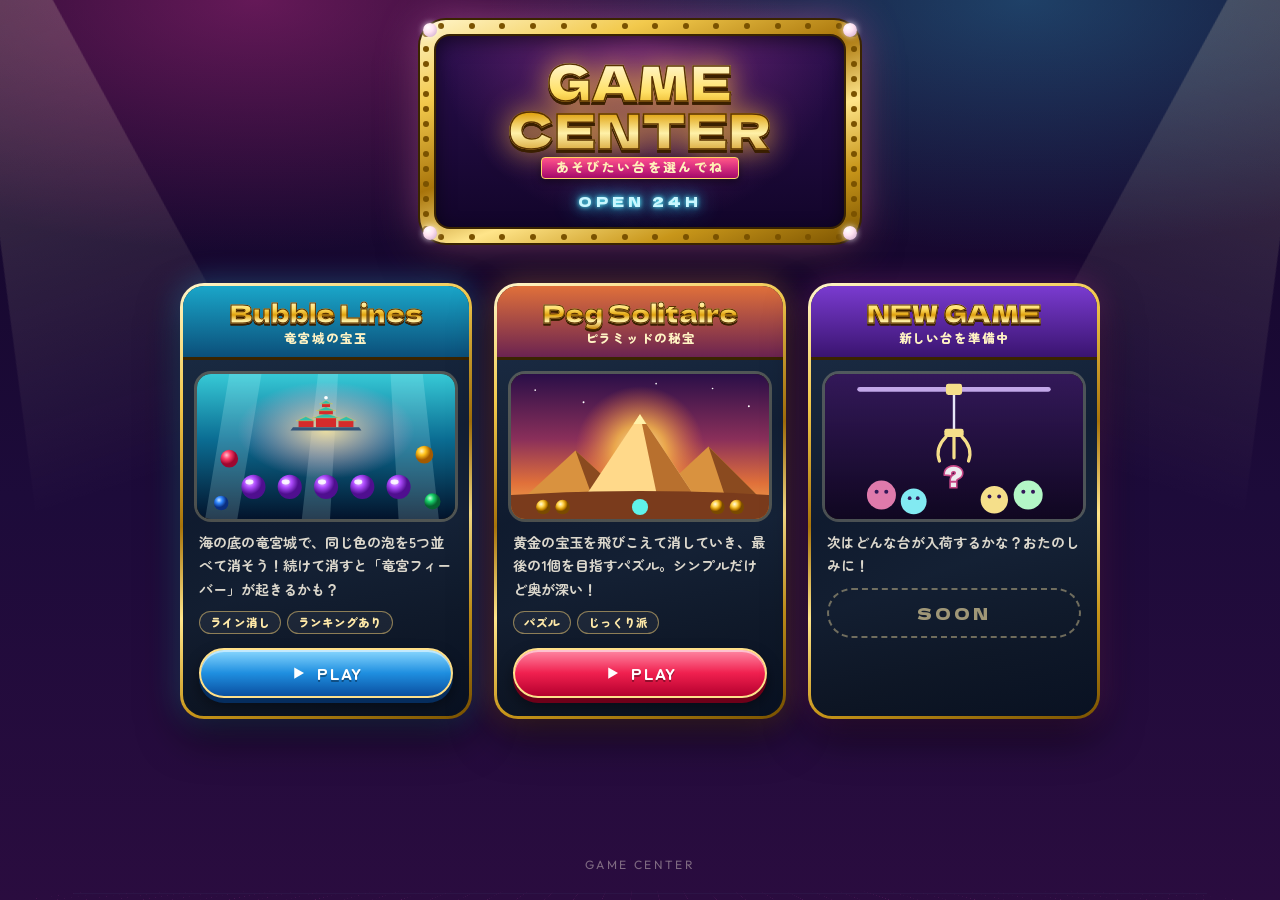
==== commit 938744b8: "ゲームセンター: 看板下の余白をさらに広げ、フッターを画面下端に配置 Co-Authored-By: Claude Opus 5.5 <noreply@anthropic.com>" ====
--- a/index.html
+++ b/index.html
@@ -84,7 +84,7 @@
       border-radius: 26px;
       background: var(--gold-metal);
       box-shadow: 0 0 0 2px #3a2400, 0 0 40px rgba(255, 120, 220, 0.45), 0 18px 40px rgba(0, 0, 0, 0.6);
-      margin-bottom: 26px;
+      margin-bottom: 40px;
     }
 
     .sign-inner {
@@ -274,8 +274,10 @@
       color: rgba(255, 233, 168, 0.6);
     }
 
+    /* 中身が少なくても画面の一番下に置く */
     .footer {
-      margin-top: 30px;
+      margin-top: auto;
+      padding-top: 30px;
       font-size: 0.75rem;
       letter-spacing: 0.2em;
       color: rgba(255, 248, 231, 0.4);
@@ -290,7 +292,7 @@
       .sign {
         padding: 9px;
         border-radius: 20px;
-        margin-bottom: 14px;
+        margin-bottom: 44px;
       }
 
       .sign-inner {
@@ -367,7 +369,7 @@
         font-size: 0.85rem;
       }
 
-      .footer { margin-top: 20px; }
+      .footer { padding-top: 24px; }
     }
 
     @media (prefers-reduced-motion: reduce) {
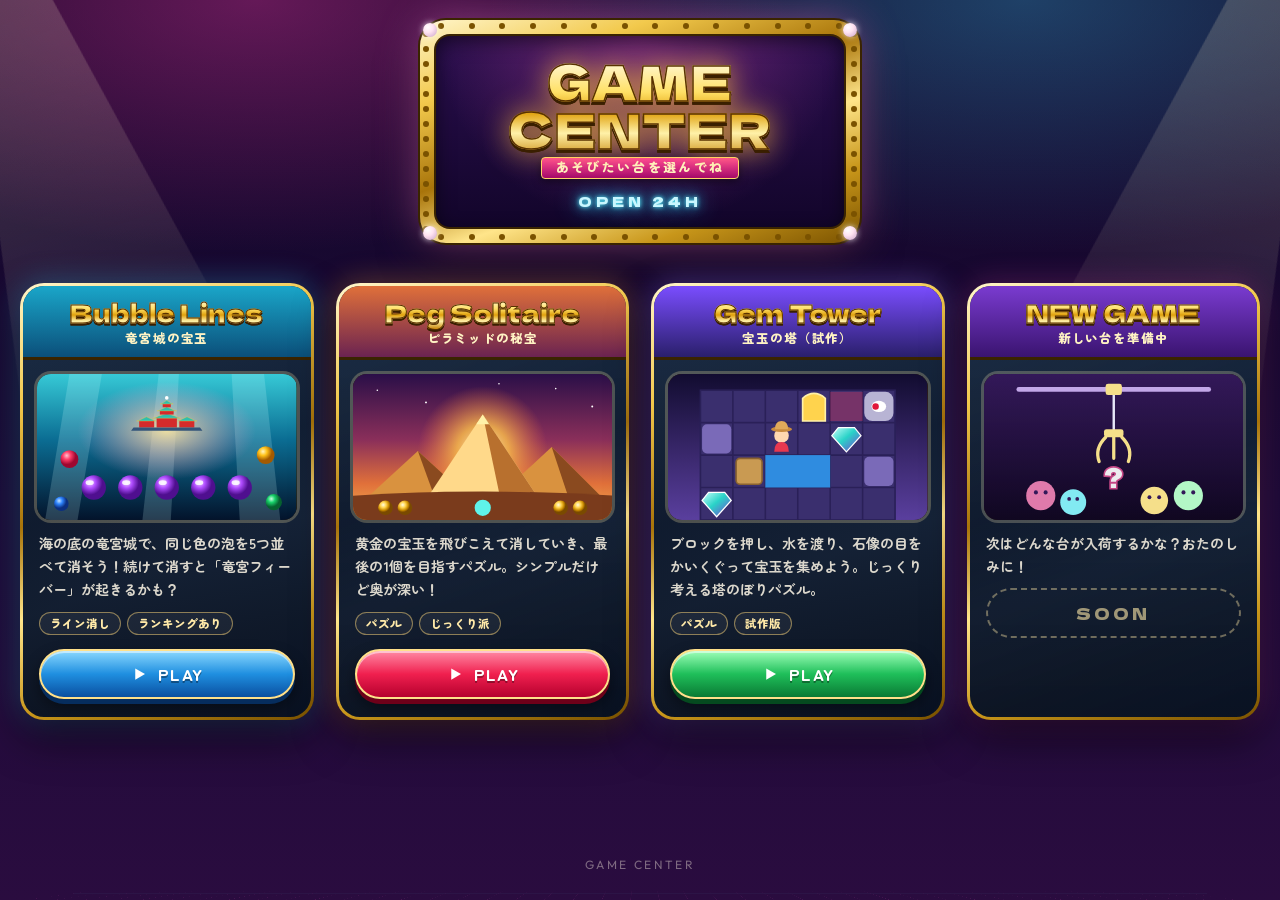
==== commit 80186d2d: "新ゲーム「Gem Tower（宝玉の塔）」の試作を追加 - ルール部分を gem-tower-engine.js に分離（画面に依存せず、Node からステージ検証にも使う） - ステージを gem-" ====
--- a/index.html
+++ b/index.html
@@ -122,7 +122,7 @@
     /* ===== ゲームの筐体カード ===== */
     .cabinets {
       width: 100%;
-      max-width: 920px;
+      max-width: 1240px;
       display: grid;
       grid-template-columns: repeat(auto-fit, minmax(min(100%, 280px), 1fr));
       gap: 22px;
@@ -152,6 +152,7 @@
 
     .cabinet.bubble { --glow: rgba(60, 200, 255, 0.35); --top: linear-gradient(180deg, #1aa6c9, #0b4f7a); }
     .cabinet.peg { --glow: rgba(255, 160, 60, 0.35); --top: linear-gradient(180deg, #e0703a, #6b2350); }
+    .cabinet.gem { --glow: rgba(150, 120, 255, 0.4); --top: linear-gradient(180deg, #7a4dff, #2a1f6b); }
     .cabinet.soon { --glow: rgba(255, 80, 200, 0.25); --top: linear-gradient(180deg, #7a3bd0, #3a1470); }
 
     /* 筐体の上の看板 */
@@ -319,9 +320,12 @@
         /* 2行で表示して、どの台も同じ高さにそろえる */
         min-height: 2.14em;
         display: flex;
+        flex-direction: column;
         align-items: center;
         justify-content: center;
       }
+
+      .cab-title .w { display: block; }
 
       .cab-sub { font-size: 0.66rem; letter-spacing: 0.08em; }
 
@@ -402,7 +406,7 @@
   <main class="cabinets">
     <a href="bubble-lines.html" class="cabinet bubble" data-save="bubbleLinesSave">
       <div class="cab-top">
-        <div class="cab-title">Bubble Lines</div>
+        <div class="cab-title"><span class="w">Bubble</span> <span class="w">Lines</span></div>
         <div class="cab-sub">竜宮城の宝玉</div>
         <span class="badge">つづきから</span>
       </div>
@@ -471,7 +475,7 @@
 
     <a href="peg-solitaire.html" class="cabinet peg" data-save="pegSolitaireSave">
       <div class="cab-top">
-        <div class="cab-title">Peg Solitaire</div>
+        <div class="cab-title"><span class="w">Peg</span> <span class="w">Solitaire</span></div>
         <div class="cab-sub">ピラミッドの秘宝</div>
         <span class="badge">つづきから</span>
       </div>
@@ -514,9 +518,69 @@
       </div>
     </a>
 
+    <a href="gem-tower.html" class="cabinet gem" data-save="gemTowerProgress">
+      <div class="cab-top">
+        <div class="cab-title"><span class="w">Gem</span> <span class="w">Tower</span></div>
+        <div class="cab-sub">宝玉の塔（試作）</div>
+        <span class="badge">つづきから</span>
+      </div>
+      <div class="cab-screen">
+        <svg viewBox="0 0 320 180" preserveAspectRatio="xMidYMid slice" aria-hidden="true">
+          <defs>
+            <linearGradient id="gtSky" x1="0" y1="0" x2="0" y2="1">
+              <stop offset="0" stop-color="#120c30"/>
+              <stop offset="1" stop-color="#5a3f9e"/>
+            </linearGradient>
+            <linearGradient id="gtGem" x1="0" y1="0" x2="1" y2="1">
+              <stop offset="0" stop-color="#c8fffb"/>
+              <stop offset="0.45" stop-color="#29d3c8"/>
+              <stop offset="1" stop-color="#7a3bd0"/>
+            </linearGradient>
+          </defs>
+          <rect width="320" height="180" fill="url(#gtSky)"/>
+          <!-- 床のマス目 -->
+          <g fill="#3a2f6e" stroke="#2a2058" stroke-width="2">
+            <rect x="40" y="20" width="240" height="160"/>
+          </g>
+          <g stroke="#2a2058" stroke-width="2">
+            <path d="M80 20 V180 M120 20 V180 M160 20 V180 M200 20 V180 M240 20 V180 M40 60 H280 M40 100 H280 M40 140 H280"/>
+          </g>
+          <!-- 壁 -->
+          <g fill="#7a6ab8"><rect x="42" y="62" width="36" height="36" rx="6"/><rect x="242" y="102" width="36" height="36" rx="6"/></g>
+          <!-- 水 -->
+          <rect x="120" y="100" width="80" height="40" fill="#2f8ce0"/>
+          <!-- 扉 -->
+          <path d="M166 58 V30 Q180 18 194 30 V58 Z" fill="#ffd34d" stroke="#fff1a8" stroke-width="2"/>
+          <!-- ブロック -->
+          <rect x="84" y="104" width="32" height="32" rx="5" fill="#c99a52" stroke="#8a6230" stroke-width="2"/>
+          <!-- 宝玉 -->
+          <path d="M210 66 L230 66 L238 76 L220 96 L202 76 Z" fill="url(#gtGem)" stroke="#fff" stroke-width="1.5"/>
+          <path d="M50 146 L70 146 L78 156 L60 176 L42 156 Z" fill="url(#gtGem)" stroke="#fff" stroke-width="1.5"/>
+          <!-- 見張りの石像と視線 -->
+          <rect x="242" y="22" width="36" height="36" rx="10" fill="#b8b4d4"/>
+          <ellipse cx="260" cy="40" rx="9" ry="7" fill="#fff"/><circle cx="256" cy="40" r="4" fill="#e0163a"/>
+          <rect x="200" y="22" width="40" height="36" fill="rgba(255,60,90,0.3)"/>
+          <!-- 主人公 -->
+          <circle cx="140" cy="76" r="9" fill="#ffd7b0"/>
+          <ellipse cx="140" cy="68" rx="13" ry="3.5" fill="#c98a3e"/>
+          <path d="M132 68 Q132 58 140 58 Q148 58 148 68 Z" fill="#e0a95a"/>
+          <path d="M131 96 Q131 84 140 84 Q149 84 149 96 Z" fill="#e8384f"/>
+        </svg>
+      </div>
+      <div class="cab-body">
+        <p class="cab-catch">宝玉を集めて塔をのぼれ</p>
+        <p class="cab-desc">ブロックを押し、水を渡り、石像の目をかいくぐって宝玉を集めよう。じっくり考える塔のぼりパズル。</p>
+        <div class="tags"><span class="tag">パズル</span><span class="tag">試作版</span></div>
+        <span class="slot-btn green cab-play">
+          <svg viewBox="0 0 24 24" fill="currentColor"><path d="M7 4.5v15l13-7.5z"/></svg>
+          PLAY
+        </span>
+      </div>
+    </a>
+
     <div class="cabinet soon" aria-label="準備中の新しいゲーム">
       <div class="cab-top">
-        <div class="cab-title">NEW GAME</div>
+        <div class="cab-title"><span class="w">NEW</span> <span class="w">GAME</span></div>
         <div class="cab-sub">新しい台を準備中</div>
       </div>
       <div class="cab-screen">
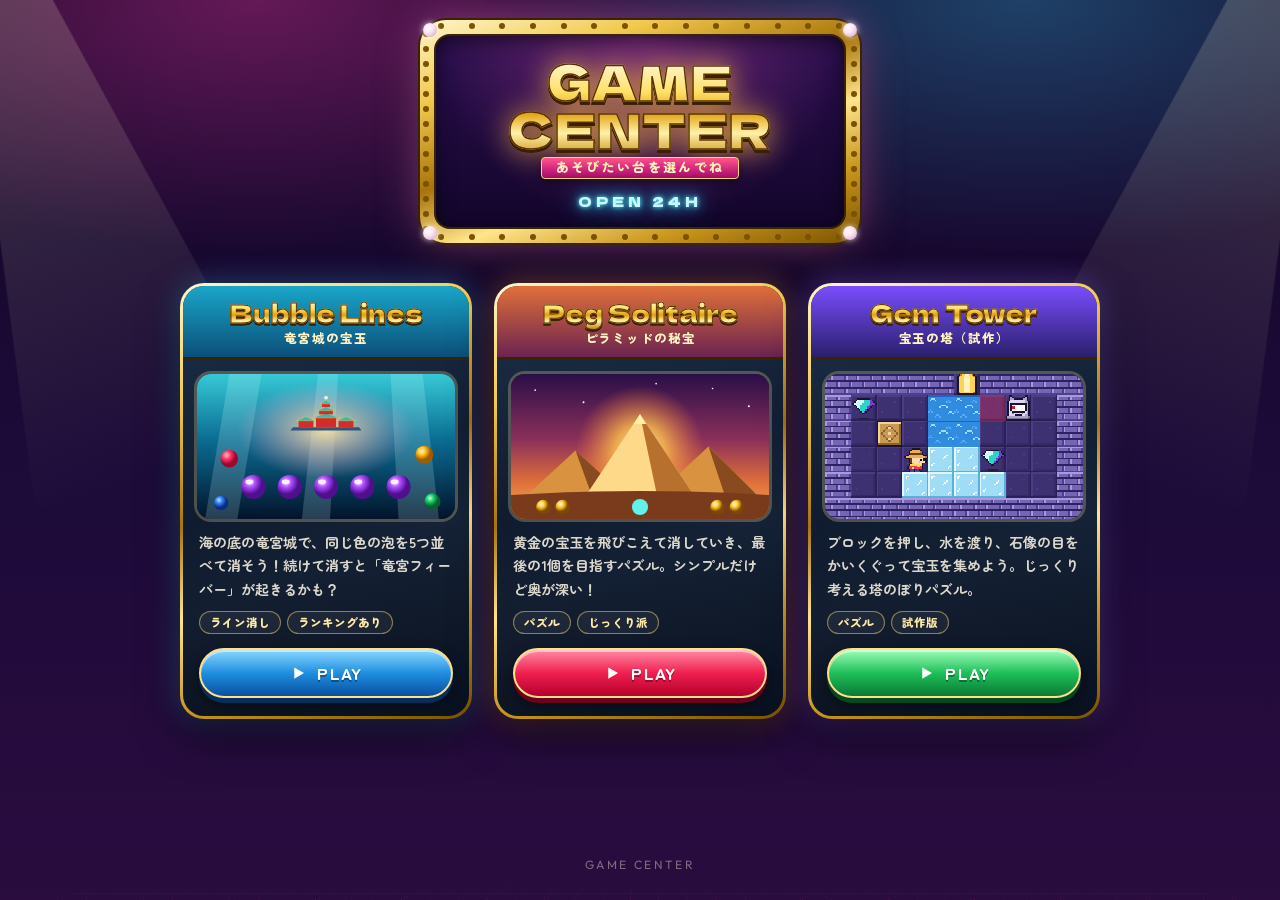
==== commit c9c7c1b2: "Gem Tower: 15フロアに拡張、氷の床、星の幅と最短クリアの王冠 - 新しい仕掛け「氷の床」（主人公もブロックも、ぶつかるまで滑る） - 6F〜15F を追加。骨組みを手で設計し、宝玉・ブロッ" ====
--- a/index.html
+++ b/index.html
@@ -122,7 +122,7 @@
     /* ===== ゲームの筐体カード ===== */
     .cabinets {
       width: 100%;
-      max-width: 1240px;
+      max-width: 920px;
       display: grid;
       grid-template-columns: repeat(auto-fit, minmax(min(100%, 280px), 1fr));
       gap: 22px;
@@ -153,7 +153,6 @@
     .cabinet.bubble { --glow: rgba(60, 200, 255, 0.35); --top: linear-gradient(180deg, #1aa6c9, #0b4f7a); }
     .cabinet.peg { --glow: rgba(255, 160, 60, 0.35); --top: linear-gradient(180deg, #e0703a, #6b2350); }
     .cabinet.gem { --glow: rgba(150, 120, 255, 0.4); --top: linear-gradient(180deg, #7a4dff, #2a1f6b); }
-    .cabinet.soon { --glow: rgba(255, 80, 200, 0.25); --top: linear-gradient(180deg, #7a3bd0, #3a1470); }
 
     /* 筐体の上の看板 */
     .cab-top {
@@ -214,6 +213,13 @@
       box-shadow: inset 0 0 0 2px #3a2400, 0 0 0 3px rgba(255, 233, 168, 0.25);
     }
 
+    .pixel-screen {
+      display: block;
+      width: 100%;
+      height: 100%;
+      image-rendering: pixelated;
+    }
+
     .cab-screen svg {
       display: block;
       width: 100%;
@@ -261,20 +267,6 @@
 
     .cab-play svg { width: 18px; height: 18px; }
 
-    .soon .cab-screen { filter: saturate(0.7); }
-
-    .soon-label {
-      display: block;
-      height: 50px;
-      line-height: 46px;
-      text-align: center;
-      border-radius: 999px;
-      border: 2px dashed rgba(255, 233, 168, 0.4);
-      font-family: var(--font-display);
-      letter-spacing: 0.2em;
-      color: rgba(255, 233, 168, 0.6);
-    }
-
     /* 中身が少なくても画面の一番下に置く */
     .footer {
       margin-top: auto;
@@ -311,6 +303,12 @@
       }
 
       .cabinet { border-radius: 18px; border-width: 2px; }
+
+      /* 台が奇数のとき、最後の1台は真ん中に置く */
+      .cabinets > .cabinet:last-child:nth-child(odd) {
+        grid-column: 1 / -1;
+        width: calc(50% - 6px);
+      }
 
       .cab-top { padding: 8px 6px 6px; border-bottom-width: 2px; }
 
@@ -367,11 +365,6 @@
 
       .cab-play svg { width: 14px; height: 14px; }
 
-      .soon-label {
-        height: 40px;
-        line-height: 36px;
-        font-size: 0.85rem;
-      }
 
       .footer { padding-top: 24px; }
     }
@@ -518,54 +511,14 @@
       </div>
     </a>
 
-    <a href="gem-tower.html" class="cabinet gem" data-save="gemTowerProgress">
+    <a href="gem-tower.html" class="cabinet gem" data-save="gemTowerProgress gemTowerSave">
       <div class="cab-top">
         <div class="cab-title"><span class="w">Gem</span> <span class="w">Tower</span></div>
         <div class="cab-sub">宝玉の塔（試作）</div>
         <span class="badge">つづきから</span>
       </div>
       <div class="cab-screen">
-        <svg viewBox="0 0 320 180" preserveAspectRatio="xMidYMid slice" aria-hidden="true">
-          <defs>
-            <linearGradient id="gtSky" x1="0" y1="0" x2="0" y2="1">
-              <stop offset="0" stop-color="#120c30"/>
-              <stop offset="1" stop-color="#5a3f9e"/>
-            </linearGradient>
-            <linearGradient id="gtGem" x1="0" y1="0" x2="1" y2="1">
-              <stop offset="0" stop-color="#c8fffb"/>
-              <stop offset="0.45" stop-color="#29d3c8"/>
-              <stop offset="1" stop-color="#7a3bd0"/>
-            </linearGradient>
-          </defs>
-          <rect width="320" height="180" fill="url(#gtSky)"/>
-          <!-- 床のマス目 -->
-          <g fill="#3a2f6e" stroke="#2a2058" stroke-width="2">
-            <rect x="40" y="20" width="240" height="160"/>
-          </g>
-          <g stroke="#2a2058" stroke-width="2">
-            <path d="M80 20 V180 M120 20 V180 M160 20 V180 M200 20 V180 M240 20 V180 M40 60 H280 M40 100 H280 M40 140 H280"/>
-          </g>
-          <!-- 壁 -->
-          <g fill="#7a6ab8"><rect x="42" y="62" width="36" height="36" rx="6"/><rect x="242" y="102" width="36" height="36" rx="6"/></g>
-          <!-- 水 -->
-          <rect x="120" y="100" width="80" height="40" fill="#2f8ce0"/>
-          <!-- 扉 -->
-          <path d="M166 58 V30 Q180 18 194 30 V58 Z" fill="#ffd34d" stroke="#fff1a8" stroke-width="2"/>
-          <!-- ブロック -->
-          <rect x="84" y="104" width="32" height="32" rx="5" fill="#c99a52" stroke="#8a6230" stroke-width="2"/>
-          <!-- 宝玉 -->
-          <path d="M210 66 L230 66 L238 76 L220 96 L202 76 Z" fill="url(#gtGem)" stroke="#fff" stroke-width="1.5"/>
-          <path d="M50 146 L70 146 L78 156 L60 176 L42 156 Z" fill="url(#gtGem)" stroke="#fff" stroke-width="1.5"/>
-          <!-- 見張りの石像と視線 -->
-          <rect x="242" y="22" width="36" height="36" rx="10" fill="#b8b4d4"/>
-          <ellipse cx="260" cy="40" rx="9" ry="7" fill="#fff"/><circle cx="256" cy="40" r="4" fill="#e0163a"/>
-          <rect x="200" y="22" width="40" height="36" fill="rgba(255,60,90,0.3)"/>
-          <!-- 主人公 -->
-          <circle cx="140" cy="76" r="9" fill="#ffd7b0"/>
-          <ellipse cx="140" cy="68" rx="13" ry="3.5" fill="#c98a3e"/>
-          <path d="M132 68 Q132 58 140 58 Q148 58 148 68 Z" fill="#e0a95a"/>
-          <path d="M131 96 Q131 84 140 84 Q149 84 149 96 Z" fill="#e8384f"/>
-        </svg>
+        <canvas class="pixel-screen" id="gemThumb" width="160" height="90" aria-hidden="true"></canvas>
       </div>
       <div class="cab-body">
         <p class="cab-catch">宝玉を集めて塔をのぼれ</p>
@@ -578,54 +531,55 @@
       </div>
     </a>
 
-    <div class="cabinet soon" aria-label="準備中の新しいゲーム">
-      <div class="cab-top">
-        <div class="cab-title"><span class="w">NEW</span> <span class="w">GAME</span></div>
-        <div class="cab-sub">新しい台を準備中</div>
-      </div>
-      <div class="cab-screen">
-        <svg viewBox="0 0 320 180" preserveAspectRatio="xMidYMid slice" aria-hidden="true">
-          <defs>
-            <linearGradient id="craneBg" x1="0" y1="0" x2="0" y2="1">
-              <stop offset="0" stop-color="#3a1470"/>
-              <stop offset="1" stop-color="#12052a"/>
-            </linearGradient>
-          </defs>
-          <rect width="320" height="180" fill="url(#craneBg)"/>
-          <!-- クレーン -->
-          <rect x="40" y="16" width="240" height="6" rx="3" fill="#c9a3ff"/>
-          <rect x="150" y="12" width="20" height="14" rx="3" fill="#ffe066"/>
-          <path d="M160 26 L160 70" stroke="#e6e6ff" stroke-width="3"/>
-          <rect x="148" y="68" width="24" height="10" rx="3" fill="#ffe066"/>
-          <path d="M150 78 Q136 92 142 108 M170 78 Q184 92 178 108 M160 78 L160 104" stroke="#ffe066" stroke-width="4" fill="none" stroke-linecap="round"/>
-          <!-- 景品 -->
-          <g>
-            <circle cx="70" cy="150" r="18" fill="#ff6fb5"/><circle cx="64" cy="146" r="2.5" fill="#3a1470"/><circle cx="76" cy="146" r="2.5" fill="#3a1470"/>
-            <circle cx="110" cy="158" r="16" fill="#5ff3ff"/><circle cx="105" cy="154" r="2.3" fill="#3a1470"/><circle cx="115" cy="154" r="2.3" fill="#3a1470"/>
-            <circle cx="210" cy="156" r="17" fill="#ffe066"/><circle cx="204" cy="152" r="2.4" fill="#3a1470"/><circle cx="216" cy="152" r="2.4" fill="#3a1470"/>
-            <circle cx="252" cy="150" r="18" fill="#9dffb8"/><circle cx="246" cy="146" r="2.5" fill="#3a1470"/><circle cx="258" cy="146" r="2.5" fill="#3a1470"/>
-          </g>
-          <text x="160" y="140" text-anchor="middle" font-family="Dela Gothic One, sans-serif" font-size="30" fill="#fff" opacity="0.92" style="paint-order: stroke" stroke="#ff3d9a" stroke-width="4">?</text>
-        </svg>
-      </div>
-      <div class="cab-body">
-        <p class="cab-catch">おたのしみに！</p>
-        <p class="cab-desc">次はどんな台が入荷するかな？おたのしみに！</p>
-        <span class="soon-label">SOON</span>
-      </div>
-    </div>
   </main>
 
   <p class="footer">GAME CENTER</p>
 
   <script src="arcade.js"></script>
+  <script src="gem-tower-sprites.js"></script>
   <script>
     Arcade.buildLights(document.getElementById('signLights'), 14);
+
+    // Gem Tower の台の画面：ゲームのドット絵で小さな一場面を描く
+    (function drawGemThumb() {
+      const canvas = document.getElementById('gemThumb');
+      const ctx = canvas.getContext('2d');
+      ctx.imageSmoothingEnabled = false;
+      const scene = [
+        '#####E####',
+        '#G..~~.v.#',
+        '#.B.~~...#',
+        '#..P==G..#',
+        '#..====..#',
+        '##########'
+      ];
+      const load = (name) => new Promise(res => {
+        const img = new Image();
+        img.onload = () => res(img);
+        img.src = GemSprites.toCanvas(GemSprites.SPRITES[name]);
+      });
+      const names = ['floor', 'wall', 'water', 'ice', 'door-open', 'gem', 'block', 'watcher-left', 'hero-right'];
+      Promise.all(names.map(load)).then(imgs => {
+        const sp = Object.fromEntries(names.map((n, i) => [n, imgs[i]]));
+        const frame0 = (img, x, y) => ctx.drawImage(img, 0, 0, 16, 16, x, y, 16, 16);
+        scene.forEach((row, r) => [...row].forEach((ch, c) => {
+          const x = c * 16;
+          const y = r * 16 - 3;
+          const base = ch === '#' ? 'wall' : ch === '~' ? 'water' : ch === '=' ? 'ice' : 'floor';
+          frame0(sp[base], x, y);
+          const top = { E: 'door-open', G: 'gem', B: 'block', v: 'watcher-left', P: 'hero-right' }[ch];
+          if (top) frame0(sp[top], x, y);
+        }));
+        // 見張りの視線
+        ctx.fillStyle = 'rgba(255, 50, 80, 0.3)';
+        ctx.fillRect(16 * 6, 16 * 1 - 3, 16, 16);
+      });
+    })();
 
     // 途中のセーブがあるゲームに「つづきから」を出す
     document.querySelectorAll('.cabinet[data-save]').forEach((el) => {
       try {
-        if (localStorage.getItem(el.dataset.save)) el.classList.add('has-save');
+        if (el.dataset.save.split(' ').some(k => localStorage.getItem(k))) el.classList.add('has-save');
       } catch (e) {}
     });
   </script>
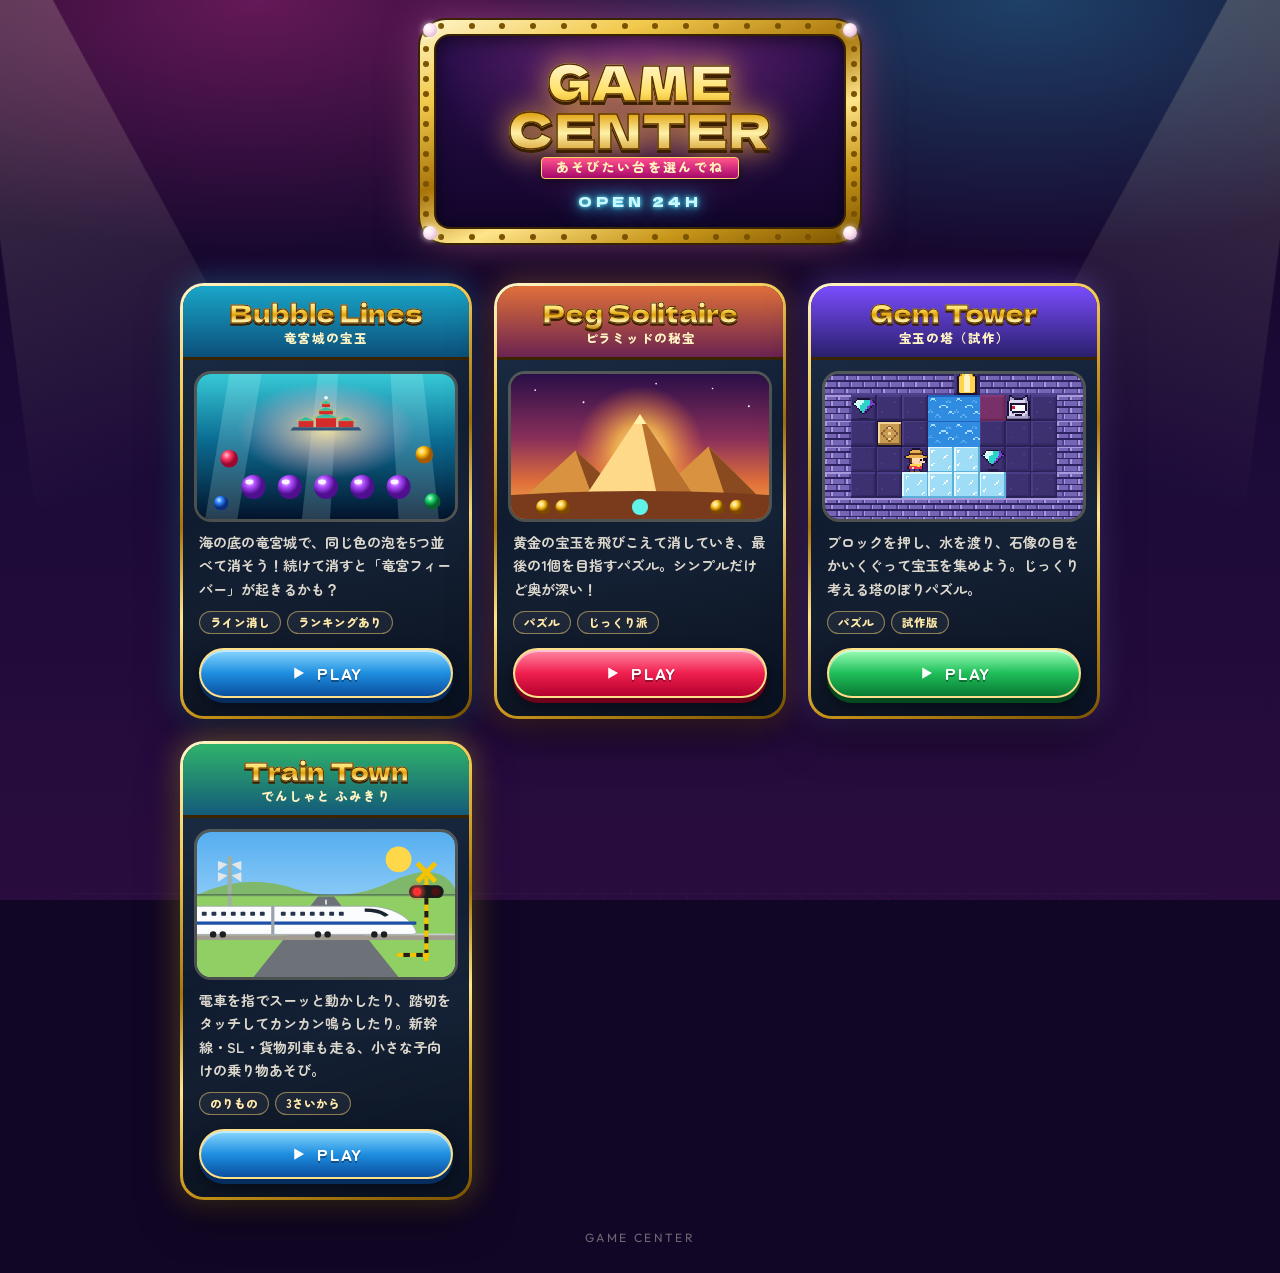
==== commit 306644ae: "新ゲーム「Train Town（でんしゃと ふみきり）」を追加 - 小さな子向けの乗り物あそび。電車を指でスライドして動かし、離すとすーっと止まる - 踏切：接近でカンカン・ランプ交互点滅・方向矢印・" ====
--- a/index.html
+++ b/index.html
@@ -153,6 +153,7 @@
     .cabinet.bubble { --glow: rgba(60, 200, 255, 0.35); --top: linear-gradient(180deg, #1aa6c9, #0b4f7a); }
     .cabinet.peg { --glow: rgba(255, 160, 60, 0.35); --top: linear-gradient(180deg, #e0703a, #6b2350); }
     .cabinet.gem { --glow: rgba(150, 120, 255, 0.4); --top: linear-gradient(180deg, #7a4dff, #2a1f6b); }
+    .cabinet.train { --glow: rgba(255, 210, 60, 0.4); --top: linear-gradient(180deg, #2fb36a, #145a7a); }
 
     /* 筐体の上の看板 */
     .cab-top {
@@ -531,6 +532,66 @@
       </div>
     </a>
 
+    <a href="train-town.html" class="cabinet train">
+      <div class="cab-top">
+        <div class="cab-title"><span class="w">Train</span> <span class="w">Town</span></div>
+        <div class="cab-sub">でんしゃと ふみきり</div>
+        <span class="badge">つづきから</span>
+      </div>
+      <div class="cab-screen">
+        <svg viewBox="0 0 320 180" preserveAspectRatio="xMidYMid slice" aria-hidden="true">
+          <defs>
+            <linearGradient id="ttSky" x1="0" y1="0" x2="0" y2="1"><stop offset="0" stop-color="#56aef0"/><stop offset="1" stop-color="#c7ebff"/></linearGradient>
+            <radialGradient id="ttLamp"><stop offset="0" stop-color="#ff5040" stop-opacity="0.9"/><stop offset="1" stop-color="#ff5040" stop-opacity="0"/></radialGradient>
+          </defs>
+          <rect width="320" height="180" fill="url(#ttSky)"/>
+          <circle cx="250" cy="34" r="16" fill="#ffd84a"/>
+          <path d="M0 78 Q60 50 120 70 T240 62 T320 70 V90 H0Z" fill="#7fb86a"/>
+          <rect y="80" width="320" height="100" fill="#8fcf63"/>
+          <!-- 道路 -->
+          <path d="M150 80 H170 L250 180 H70 Z" fill="#6d7178"/>
+          <path d="M159 84 h2 v6 h-2z M158 96 h4 v8 h-4z M157 112 h6 v10 h-6z" fill="#f2f2f2"/>
+          <!-- パンザマスト -->
+          <rect x="38" y="30" width="5" height="88" fill="#9fb0a2"/>
+          <path d="M43 40 l12 -4 v12 z M38 40 l-12 -4 v12 z M43 54 l12 -4 v12 z M38 54 l-12 -4 v12 z" fill="#e1e6e8"/>
+          <!-- 架線と線路 -->
+          <line x1="0" y1="78" x2="320" y2="78" stroke="#3d4247" stroke-width="1"/>
+          <rect y="128" width="320" height="6" fill="#a19b90"/>
+          <rect y="126" width="320" height="2" fill="#c8ccd0"/>
+          <!-- 新幹線 -->
+          <g>
+            <path d="M-10 92 H210 C250 92 268 112 272 124 Q272 127 266 127 H-10 Z" fill="#fbfcfe" stroke="#9aa3ad" stroke-width="1"/>
+            <rect x="-10" y="111" width="282" height="4" fill="#1d4fa8"/>
+            <path d="M208 95 Q228 94 238 103 L233 105 Q224 99 208 99 Z" fill="#1b2433"/>
+            <g fill="#26344d"><rect x="6" y="99" width="6" height="5" rx="1"/><rect x="18" y="99" width="6" height="5" rx="1"/><rect x="30" y="99" width="6" height="5" rx="1"/><rect x="42" y="99" width="6" height="5" rx="1"/><rect x="54" y="99" width="6" height="5" rx="1"/><rect x="66" y="99" width="6" height="5" rx="1"/><rect x="78" y="99" width="6" height="5" rx="1"/><rect x="104" y="99" width="6" height="5" rx="1"/><rect x="116" y="99" width="6" height="5" rx="1"/><rect x="128" y="99" width="6" height="5" rx="1"/><rect x="140" y="99" width="6" height="5" rx="1"/><rect x="152" y="99" width="6" height="5" rx="1"/><rect x="164" y="99" width="6" height="5" rx="1"/><rect x="176" y="99" width="6" height="5" rx="1"/></g>
+            <rect x="92" y="92" width="4" height="35" fill="#9aa3ad"/>
+            <g fill="#1d1f23"><circle cx="20" cy="127" r="4"/><circle cx="32" cy="127" r="4"/><circle cx="150" cy="127" r="4"/><circle cx="162" cy="127" r="4"/><circle cx="220" cy="127" r="4"/><circle cx="232" cy="127" r="4"/></g>
+          </g>
+          <!-- 手前の踏切 -->
+          <g>
+            <rect x="282" y="56" width="5" height="104" fill="#f6c300"/>
+            <g fill="#1d1d1d"><rect x="282" y="66" width="5" height="8"/><rect x="282" y="82" width="5" height="8"/><rect x="282" y="98" width="5" height="8"/><rect x="282" y="114" width="5" height="8"/><rect x="282" y="130" width="5" height="8"/><rect x="282" y="146" width="5" height="8"/></g>
+            <g transform="translate(284.5 50)"><rect x="-16" y="-3" width="32" height="6" fill="#f6c300" transform="rotate(45)"/><rect x="-16" y="-3" width="32" height="6" fill="#f6c300" transform="rotate(-45)"/></g>
+            <rect x="263" y="66" width="43" height="16" rx="8" fill="#1b1b1b"/>
+            <circle cx="273" cy="74" r="12" fill="url(#ttLamp)"/>
+            <circle cx="273" cy="74" r="5" fill="#ff3030"/>
+            <circle cx="296" cy="74" r="5" fill="#4a1212"/>
+            <rect x="248" y="150" width="40" height="5" fill="#f6c300"/>
+            <g fill="#1d1d1d"><rect x="256" y="150" width="8" height="5"/><rect x="272" y="150" width="8" height="5"/></g>
+          </g>
+        </svg>
+      </div>
+      <div class="cab-body">
+        <p class="cab-catch">ゆびで でんしゃを うごかそう</p>
+        <p class="cab-desc">電車を指でスーッと動かしたり、踏切をタッチしてカンカン鳴らしたり。新幹線・SL・貨物列車も走る、小さな子向けの乗り物あそび。</p>
+        <div class="tags"><span class="tag">のりもの</span><span class="tag">3さいから</span></div>
+        <span class="slot-btn blue cab-play">
+          <svg viewBox="0 0 24 24" fill="currentColor"><path d="M7 4.5v15l13-7.5z"/></svg>
+          PLAY
+        </span>
+      </div>
+    </a>
+
   </main>
 
   <p class="footer">GAME CENTER</p>
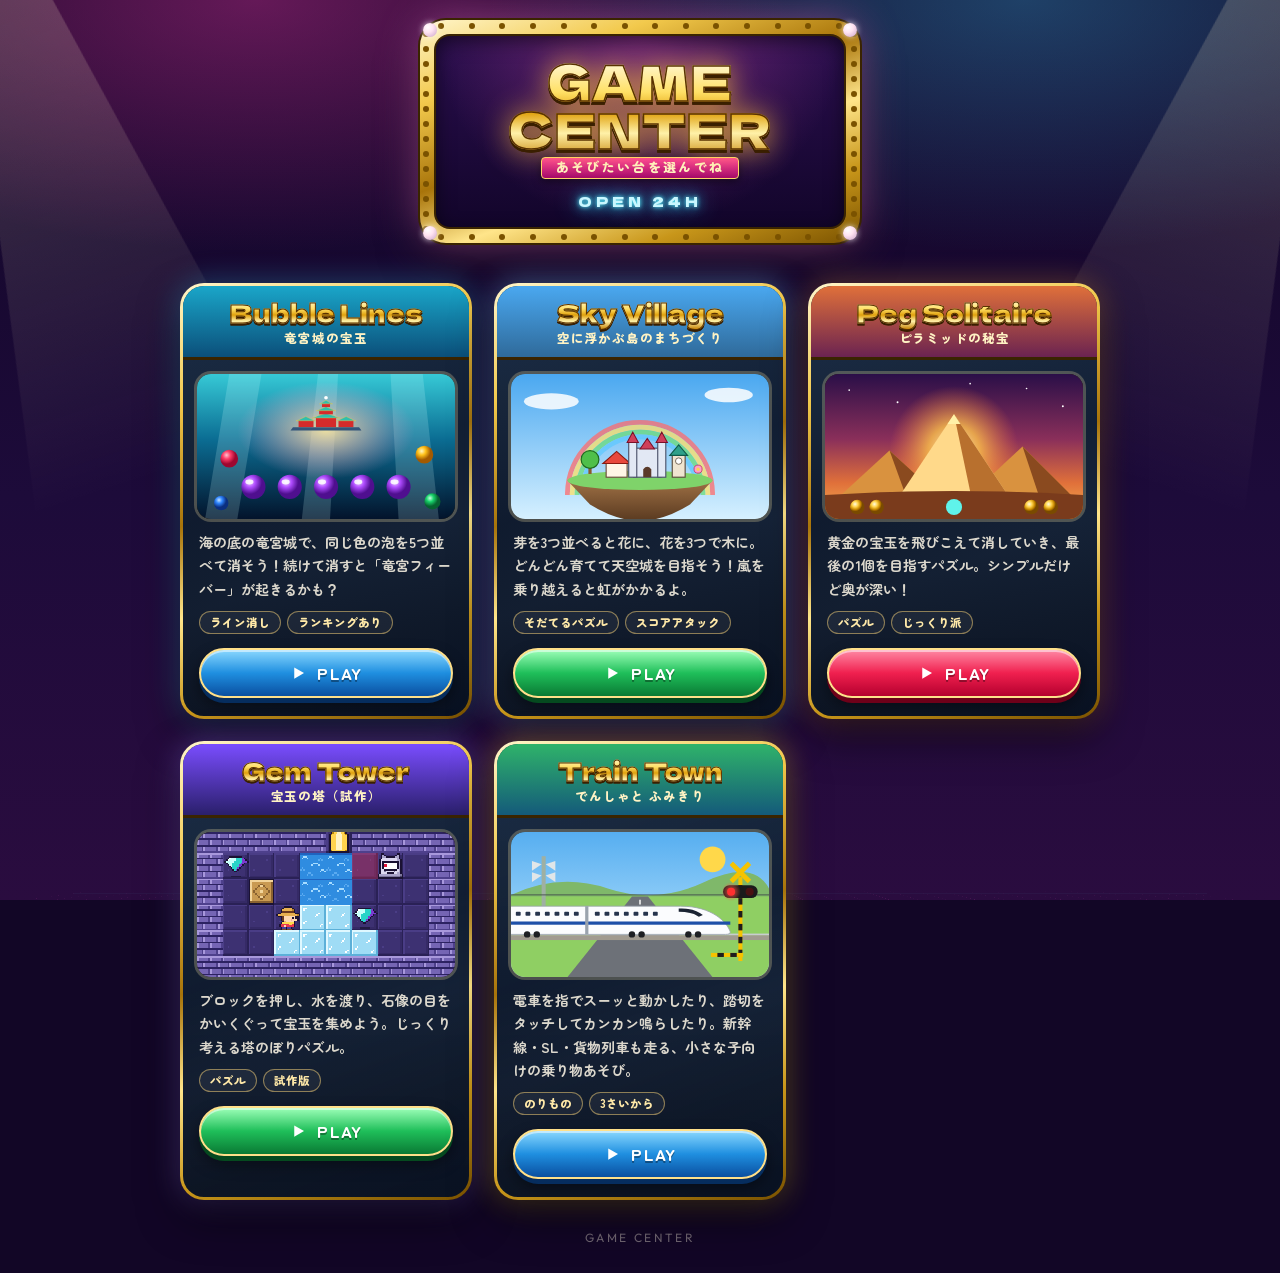
==== commit 03957853: "Sky Village: 3つそろえて町を育てるパズルを追加（嵐でいじわる・虹でごほうび） Co-Authored-By: Claude Opus 5.5 <noreply@anthropic.com" ====
--- a/index.html
+++ b/index.html
@@ -154,6 +154,7 @@
     .cabinet.peg { --glow: rgba(255, 160, 60, 0.35); --top: linear-gradient(180deg, #e0703a, #6b2350); }
     .cabinet.gem { --glow: rgba(150, 120, 255, 0.4); --top: linear-gradient(180deg, #7a4dff, #2a1f6b); }
     .cabinet.train { --glow: rgba(255, 210, 60, 0.4); --top: linear-gradient(180deg, #2fb36a, #145a7a); }
+    .cabinet.sky { --glow: rgba(120, 200, 255, 0.45); --top: linear-gradient(180deg, #4aa8f0, #2f6a9a); }
 
     /* 筐体の上の看板 */
     .cab-top {
@@ -461,6 +462,65 @@
         <p class="cab-desc">海の底の竜宮城で、同じ色の泡を5つ並べて消そう！続けて消すと「竜宮フィーバー」が起きるかも？</p>
         <div class="tags"><span class="tag">ライン消し</span><span class="tag">ランキングあり</span></div>
         <span class="slot-btn blue cab-play">
+          <svg viewBox="0 0 24 24" fill="currentColor"><path d="M7 4.5v15l13-7.5z"/></svg>
+          PLAY
+        </span>
+      </div>
+    </a>
+
+    <a href="sky-village.html" class="cabinet sky" data-save="skyVillageSave">
+      <div class="cab-top">
+        <div class="cab-title"><span class="w">Sky</span> <span class="w">Village</span></div>
+        <div class="cab-sub">空に浮かぶ島のまちづくり</div>
+        <span class="badge">つづきから</span>
+      </div>
+      <div class="cab-screen">
+        <svg viewBox="0 0 320 180" preserveAspectRatio="xMidYMid slice" aria-hidden="true">
+          <defs>
+            <linearGradient id="svSky" x1="0" y1="0" x2="0" y2="1">
+              <stop offset="0" stop-color="#4aa8f0"/>
+              <stop offset="1" stop-color="#d6f0ff"/>
+            </linearGradient>
+            <linearGradient id="svRock" x1="0" y1="0" x2="0" y2="1">
+              <stop offset="0" stop-color="#a8784a"/>
+              <stop offset="1" stop-color="#5a3a20"/>
+            </linearGradient>
+          </defs>
+          <rect width="320" height="180" fill="url(#svSky)"/>
+          <g fill="#fff" opacity="0.85"><ellipse cx="50" cy="34" rx="34" ry="10"/><ellipse cx="270" cy="26" rx="30" ry="9"/></g>
+          <!-- 虹 -->
+          <g fill="none" stroke-width="6" opacity="0.75">
+            <path d="M70 150 A90 90 0 0 1 250 150" stroke="#ff6b6b"/>
+            <path d="M76 150 A84 84 0 0 1 244 150" stroke="#ffe066"/>
+            <path d="M82 150 A78 78 0 0 1 238 150" stroke="#6bdc7a"/>
+            <path d="M88 150 A72 72 0 0 1 232 150" stroke="#5fc8ff"/>
+          </g>
+          <!-- 浮島 -->
+          <path d="M70 132 Q160 118 250 132 L222 162 Q190 182 160 182 Q130 182 98 162 Z" fill="url(#svRock)"/>
+          <ellipse cx="160" cy="132" rx="90" ry="12" fill="#7fd36a"/>
+          <!-- 町（木・家・お城） -->
+          <g>
+            <rect x="96" y="112" width="4" height="12" fill="#8a5a2b"/>
+            <circle cx="98" cy="106" r="11" fill="#4fbf4a" stroke="#1f6a1f" stroke-width="1.5"/>
+            <rect x="118" y="110" width="26" height="18" fill="#fff6e6" stroke="#6a4a3a" stroke-width="1.4"/>
+            <path d="M114 111 L131 96 L148 111 Z" fill="#e8483c" stroke="#8a1a10" stroke-width="1.4"/>
+            <rect x="152" y="92" width="34" height="36" fill="#e2e8f4" stroke="#4a5068" stroke-width="1.4"/>
+            <rect x="146" y="84" width="10" height="44" fill="#e2e8f4" stroke="#4a5068" stroke-width="1.4"/>
+            <rect x="182" y="84" width="10" height="44" fill="#e2e8f4" stroke="#4a5068" stroke-width="1.4"/>
+            <path d="M144 85 L151 72 L158 85 Z M180 85 L187 72 L194 85 Z M160 93 L169 80 L178 93 Z" fill="#d03f5a" stroke="#7a1028" stroke-width="1.3"/>
+            <path d="M164 128 V118 Q169 112 174 118 V128 Z" fill="#5a3a2a"/>
+            <rect x="200" y="100" width="16" height="28" fill="#efe4d0" stroke="#5a4a3a" stroke-width="1.4"/>
+            <path d="M197 101 L208 88 L219 101 Z" fill="#2fa08a" stroke="#0f5a4a" stroke-width="1.4"/>
+            <circle cx="208" cy="108" r="4" fill="#fff" stroke="#5a4a3a"/>
+            <circle cx="232" cy="118" r="5" fill="#ff9ec8" stroke="#c0306a"/><circle cx="232" cy="118" r="2" fill="#ffd34d"/>
+          </g>
+        </svg>
+      </div>
+      <div class="cab-body">
+        <p class="cab-catch">3つそろえて町を育てよう</p>
+        <p class="cab-desc">芽を3つ並べると花に、花を3つで木に。どんどん育てて天空城を目指そう！嵐を乗り越えると虹がかかるよ。</p>
+        <div class="tags"><span class="tag">そだてるパズル</span><span class="tag">スコアアタック</span></div>
+        <span class="slot-btn green cab-play">
           <svg viewBox="0 0 24 24" fill="currentColor"><path d="M7 4.5v15l13-7.5z"/></svg>
           PLAY
         </span>
